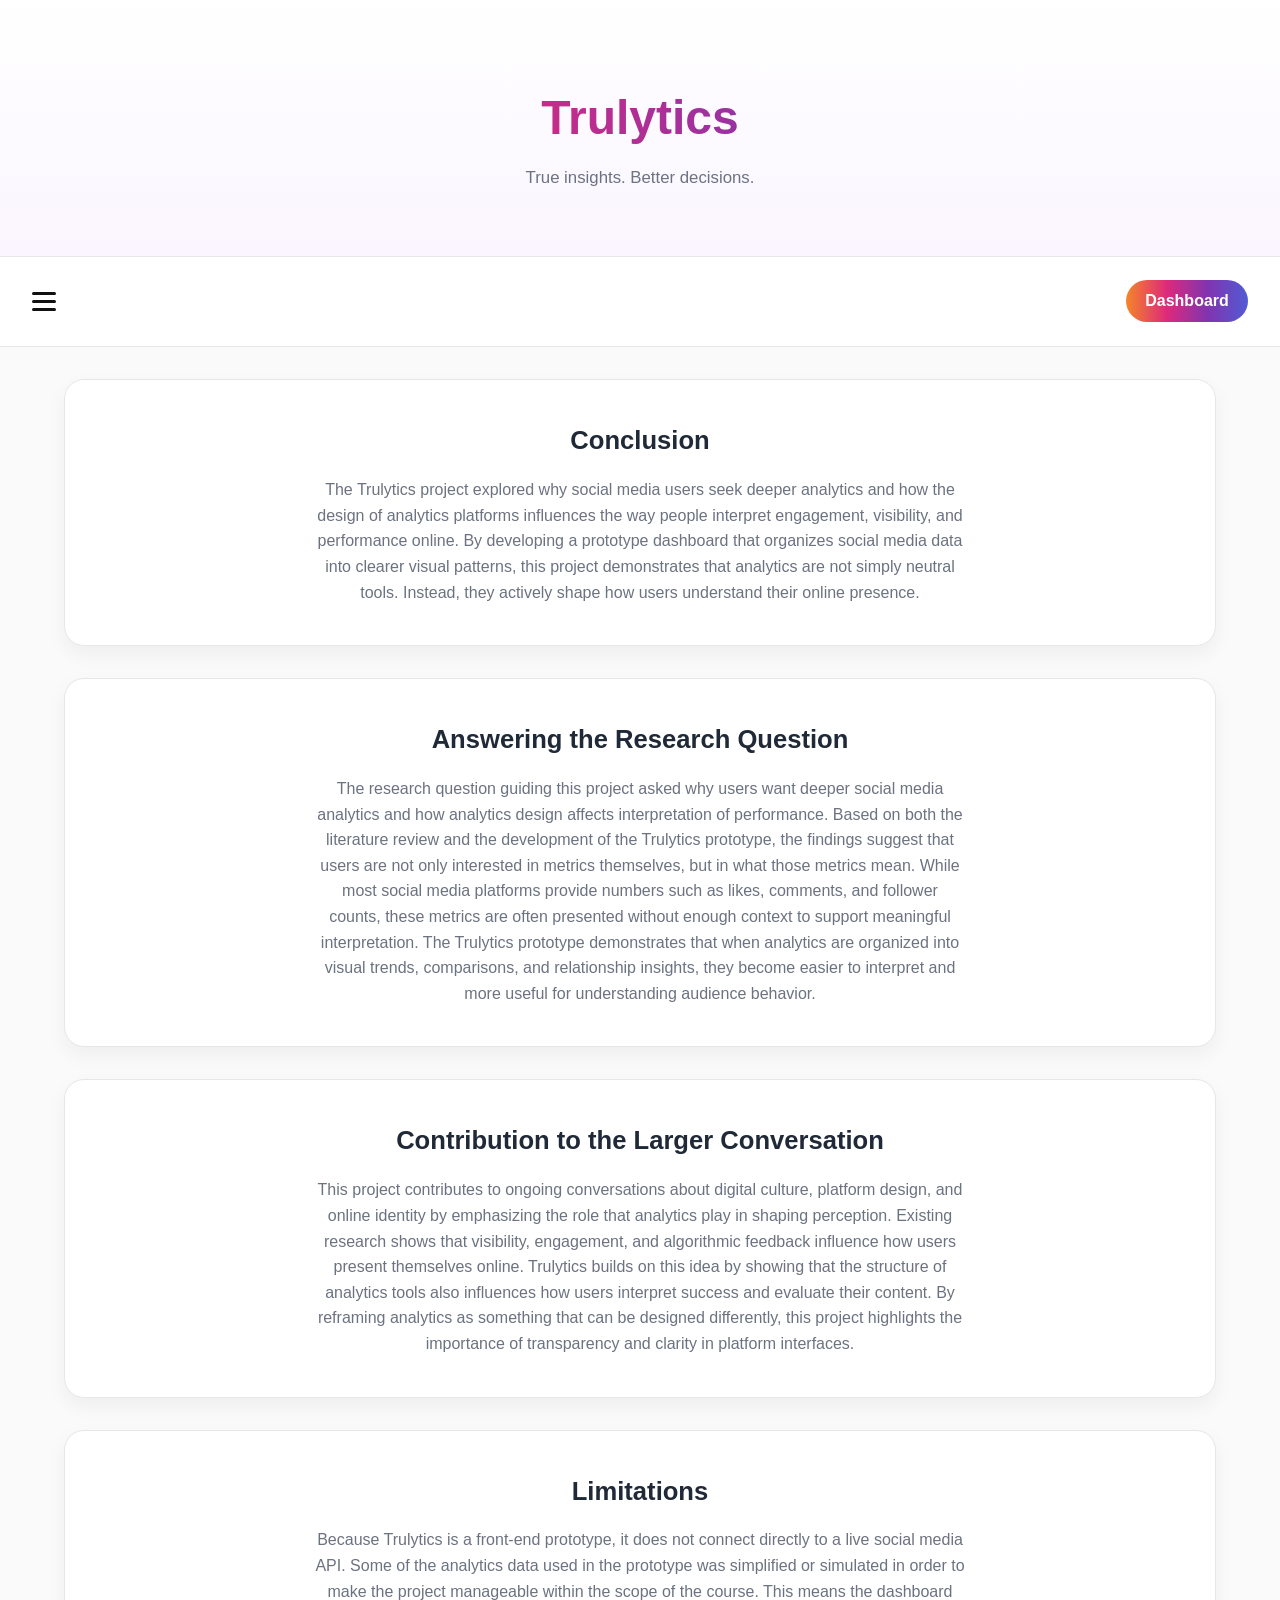
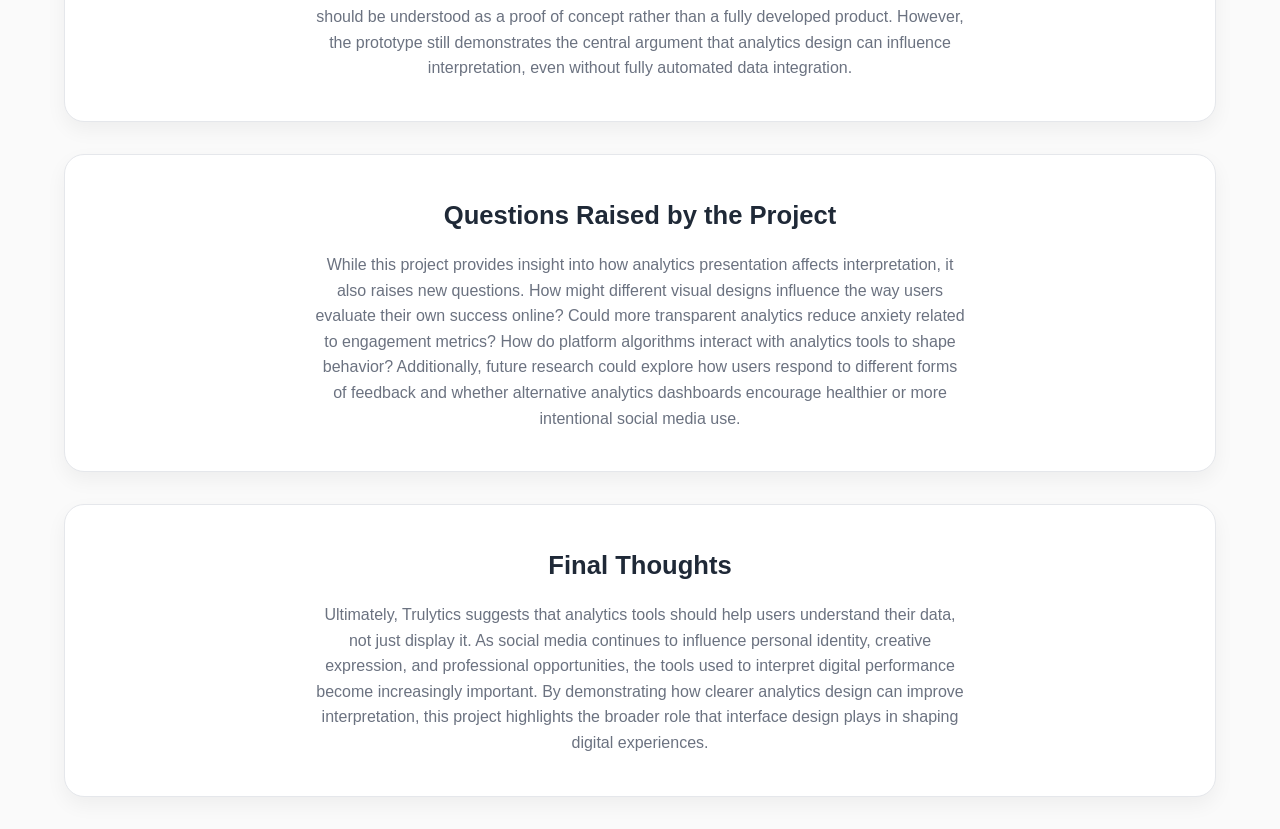
==== conclusion.html @ efa0c154 "added text and minor fixtures" ====
<!DOCTYPE html>
<html lang="en">
<head>
    <meta charset="UTF-8">
    <meta name="viewport" content="width=device-width, initial-scale=1.0">
    <meta name="description" content="Conclusion for Trulytics, a DCDA final project by Cecilia Murphy">
    <meta name="author" content="Cecilia Murphy">
    <title>Trulytics | Conclusion</title>
    <link rel="stylesheet" href="css/styles.css">
    <script src="js/app.js" defer></script>
</head>
<body>

    <header>
        <a href="index.html" style="text-decoration: none;">
            <h1>Trulytics</h1>
            <p>True insights. Better decisions.</p>
        </a>
    </header>

    <nav>
        <div class="nav-container">
            <div class="hamburger">
                <span></span>
                <span></span>
                <span></span>
            </div>
            <ul>
                <li><a href="index.html">Home</a></li>
                <li><a href="features.html">Features</a></li>
                <li><a href="literature.html">Literature Review</a></li>
                <li><a href="methods.html">Methods</a></li>
                <li><a href="findings.html">Analysis & Findings</a></li>
                <li><a href="conclusion.html">Conclusion</a></li>
                <li><a href="works-cited.html">References</a></li>
            </ul>
        </div>
        <div class="nav-dashboard">
            <a href="dashboard.html" class="button">Dashboard</a>
        </div>
    </nav>

<main>

    <section id="conclusion-intro">
        <h2>Conclusion</h2>
        <p> The Trulytics project explored why social media users seek deeper analytics and how the design of analytics platforms influences the way people interpret engagement, visibility, and performance online. By developing a prototype dashboard that organizes social media data into clearer visual patterns, this project demonstrates that analytics are not simply neutral tools. Instead, they actively shape how users understand their online presence. </p>
    </section>

    <section id="research-question">
        <h2>Answering the Research Question</h2>
        <p> The research question guiding this project asked why users want deeper social media analytics and how analytics design affects interpretation of performance. Based on both the literature review and the development of the Trulytics prototype, the findings suggest that users are not only interested in metrics themselves, but in what those metrics mean. While most social media platforms provide numbers such as likes, comments, and follower counts, these metrics are often presented without enough context to support meaningful interpretation. The Trulytics prototype demonstrates that when analytics are organized into visual trends, comparisons, and relationship insights, they become easier to interpret and more useful for understanding audience behavior. </p>
    </section>

    <section id="contribution">
        <h2>Contribution to the Larger Conversation</h2>
        <p> This project contributes to ongoing conversations about digital culture, platform design, and online identity by emphasizing the role that analytics play in shaping perception. Existing research shows that visibility, engagement, and algorithmic feedback influence how users present themselves online. Trulytics builds on this idea by showing that the structure of analytics tools also influences how users interpret success and evaluate their content. By reframing analytics as something that can be designed differently, this project highlights the importance of transparency and clarity in platform interfaces. </p>
    </section>

    <section id="project-limitations">
        <h2>Limitations</h2>
        <p> Because Trulytics is a front-end prototype, it does not connect directly to a live social media API. Some of the analytics data used in the prototype was simplified or simulated in order to make the project manageable within the scope of the course. This means the dashboard should be understood as a proof of concept rather than a fully developed product. However, the prototype still demonstrates the central argument that analytics design can influence interpretation, even without fully automated data integration. </p>
    </section>

    <section id="future-questions">
        <h2>Questions Raised by the Project</h2>
        <p> While this project provides insight into how analytics presentation affects interpretation, it also raises new questions. How might different visual designs influence the way users evaluate their own success online? Could more transparent analytics reduce anxiety related to engagement metrics? How do platform algorithms interact with analytics tools to shape behavior? Additionally, future research could explore how users respond to different forms of feedback and whether alternative analytics dashboards encourage healthier or more intentional social media use. </p>
    </section>

    <section id="final-thoughts">
        <h2>Final Thoughts</h2>
        <p> Ultimately, Trulytics suggests that analytics tools should help users understand their data, not just display it. As social media continues to influence personal identity, creative expression, and professional opportunities, the tools used to interpret digital performance become increasingly important. By demonstrating how clearer analytics design can improve interpretation, this project highlights the broader role that interface design plays in shaping digital experiences. </p>
    </section>

</main>

</body>
</html>
---- css/styles.css ----
/* =====================
   ROOT VARIABLES
===================== */

:root {
    --ig-orange: #f58529;
    --ig-pink: #dd2a7b;
    --ig-purple: #8134af;
    --ig-blue: #515bd4;

    --gradient-main: linear-gradient(
        90deg,
        #f58529,
        #dd2a7b,
        #8134af,
        #515bd4
    );

    --primary-color: #111111;
    --secondary-color: #6b7280;
    --text-color: #1f2937;
    --text-soft: #6b7280;

    --bg-color: #fafafa;
    --bg-alt: #f3f4f6;
    --card-bg: #ffffff;
    --border: #e5e7eb;
    --white: #ffffff;
}


/* =====================
   RESET
===================== */

* {
    margin: 0;
    padding: 0;
    box-sizing: border-box;
}

body {
    font-family: "Inter", "Helvetica Neue", Arial, sans-serif;
    background-color: var(--bg-color);
    color: var(--text-color);
    text-align: center;
    line-height: 1.6;
}


/* =====================
   HEADER (FULL WIDTH)
===================== */

header {
    width: 100%;
    padding: 5rem 1rem 4rem;
    background: linear-gradient(
        180deg,
        #ffffff 0%,
        #faf5ff 100%
    );
    border-bottom: 1px solid var(--border);
}

header h1 {
    font-size: 3rem;
    font-weight: 700;
    background: var(--gradient-main);
    -webkit-background-clip: text;
    -webkit-text-fill-color: transparent;
}

header p {
    margin-top: 0.5rem;
    color: var(--text-soft);
    font-size: 1.05rem;
}


/* =====================
   NAV (FULL WIDTH + HAMBURGER MENU)
===================== */

nav {
    width: 100%;
    background: white;
    border-bottom: 1px solid var(--border);
    padding: 0.9rem 2rem;
    position: sticky;
    top: 0;
    z-index: 100;
    display: flex;
    justify-content: space-between;
    align-items: center;
    flex-wrap: wrap;
}

.nav-container {
    display: flex;
    align-items: center;
    gap: 1.5rem;
    flex: 1;
    min-height: 2.5rem;
}

.hamburger {
    display: flex;
    flex-direction: column;
    cursor: pointer;
    gap: 0.35rem;
}

.hamburger span {
    width: 24px;
    height: 2.5px;
    background-color: var(--primary-color);
    border-radius: 2px;
    transition: all 0.3s ease;
}

.hamburger.active span:nth-child(1) {
    transform: rotate(45deg) translate(6.5px, 6.5px);
}

.hamburger.active span:nth-child(2) {
    opacity: 0;
}

.hamburger.active span:nth-child(3) {
    transform: rotate(-45deg) translate(5.5px, -5.5px);
}

nav ul {
    position: relative;
    top: 0;
    left: 0;
    background: transparent;
    display: flex;
    flex-direction: row;
    gap: 0;
    max-width: 0;
    overflow: hidden;
    transition: max-width 0.3s ease;
    border: none;
    padding: 0;
    list-style: none;
    white-space: nowrap;
    align-self: center;
}

nav li {
    flex: 0 0 auto;
    text-align: center;
    padding: 0.5rem 1.5rem;
    border-right: 1px solid var(--bg-alt);
}

nav li:last-child {
    border-right: none;
}

nav a {
    display: block;
    text-decoration: none;
    color: var(--primary-color);
    font-weight: 500;
    padding: 0.6rem 0;
    transition: 0.25s ease;
}

nav ul.active {
    max-width: 1000px;
    padding: 0 1rem;
}

nav a:hover {
    color: var(--ig-purple);
}

.nav-dashboard {
    margin-left: auto;
    margin-top: -1.3rem;
}

.nav-dashboard a {
    display: inline-block;
    padding: 0.5rem 1.2rem;
    border-radius: 999px;
    background: var(--gradient-main);
    color: white;
    text-decoration: none;
    font-weight: 600;
    transition: 0.25s ease;
}

.nav-dashboard a:hover {
    opacity: 0.9;
    transform: translateY(-1px);
}


/* =====================
   MAIN CONTENT
===================== */

main {
    max-width: 1200px;
    margin: 2rem auto;
    padding: 0 1.5rem;
}


/* =====================
   SECTIONS
===================== */

section {
    background: var(--card-bg);
    padding: 2.5rem;
    margin-bottom: 2rem;
    border-radius: 20px;
    border: 1px solid var(--border);
    box-shadow: 0 8px 20px rgba(0,0,0,0.05);
}

section h2 {
    margin-bottom: 1rem;
    font-size: 1.6rem;
}

section p {
    max-width: 650px;
    margin: 0 auto;
    color: var(--text-soft);
}


/* =====================
   FEATURE CARDS
===================== */

.feature-cards {
    display: grid;
    grid-template-columns: repeat(4, 1fr);
    gap: 1.25rem;
    margin-top: 1.75rem;
}

.feature-card {
    background: white;
    border-radius: 16px;
    border: 1px solid var(--border);
    padding: 1.5rem 1.25rem;
    min-height: 220px;

    display: flex;
    flex-direction: column;
    justify-content: center;

    transition: 0.2s ease;
}

.feature-card:hover {
    transform: translateY(-3px);
}

.feature-card h3 {
    margin-bottom: 0.6rem;
    font-size: 1.05rem;
}

.feature-card p {
    font-size: 0.95rem;
}


/* =====================
   BUTTONS
===================== */

.button {
    display: inline-block;
    margin-top: 1.25rem;
    padding: 0.65rem 1.2rem;
    border-radius: 999px;
    background: var(--gradient-main);
    color: white;
    text-decoration: none;
    font-weight: 600;
    transition: 0.25s ease;
}

.button:hover {
    opacity: 0.9;
    transform: translateY(-1px);
}


/* =====================
   REFERENCES / WORKS CITED
===================== */

#references-list {
    text-align: left;
}

#references-list p {
    margin-left: 2rem;
    text-indent: -2rem;
    max-width: 100%;
}


/* =====================
   RESPONSIVE
===================== */

@media (max-width: 1100px) {

    .feature-cards {
        grid-template-columns: repeat(2, 1fr);
    }

}

@media (max-width: 768px) {

    header h1 {
        font-size: 2.2rem;
    }

    nav {
        flex-wrap: nowrap;
    }

    nav ul {
        position: absolute;
        top: 100%;
        left: 0;
        width: 100%;
        background: white;
        flex-direction: column;
        max-width: 100%;
        max-height: 0;
        transition: max-height 0.3s ease;
        border-bottom: 1px solid var(--border);
    }

    nav li {
        width: 100%;
        text-align: left;
        padding: 0.5rem 2rem;
        border-right: none;
        border-bottom: 1px solid var(--bg-alt);
    }

    nav li:last-child {
        border-bottom: none;
    }

    nav ul.active {
        max-height: 500px;
        max-width: 100%;
        padding: 1rem 0;
    }

    .nav-dashboard {
        margin-left: 0;
        position: absolute;
        right: 2rem;
        top: 50%;
        transform: translateY(-50%);
    }

    .nav-dashboard a {
        padding: 0.5rem 1rem;
        font-size: 0.9rem;
    }

    section {
        padding: 1.75rem;
    }

    .feature-cards {
        grid-template-columns: 1fr;
    }

}
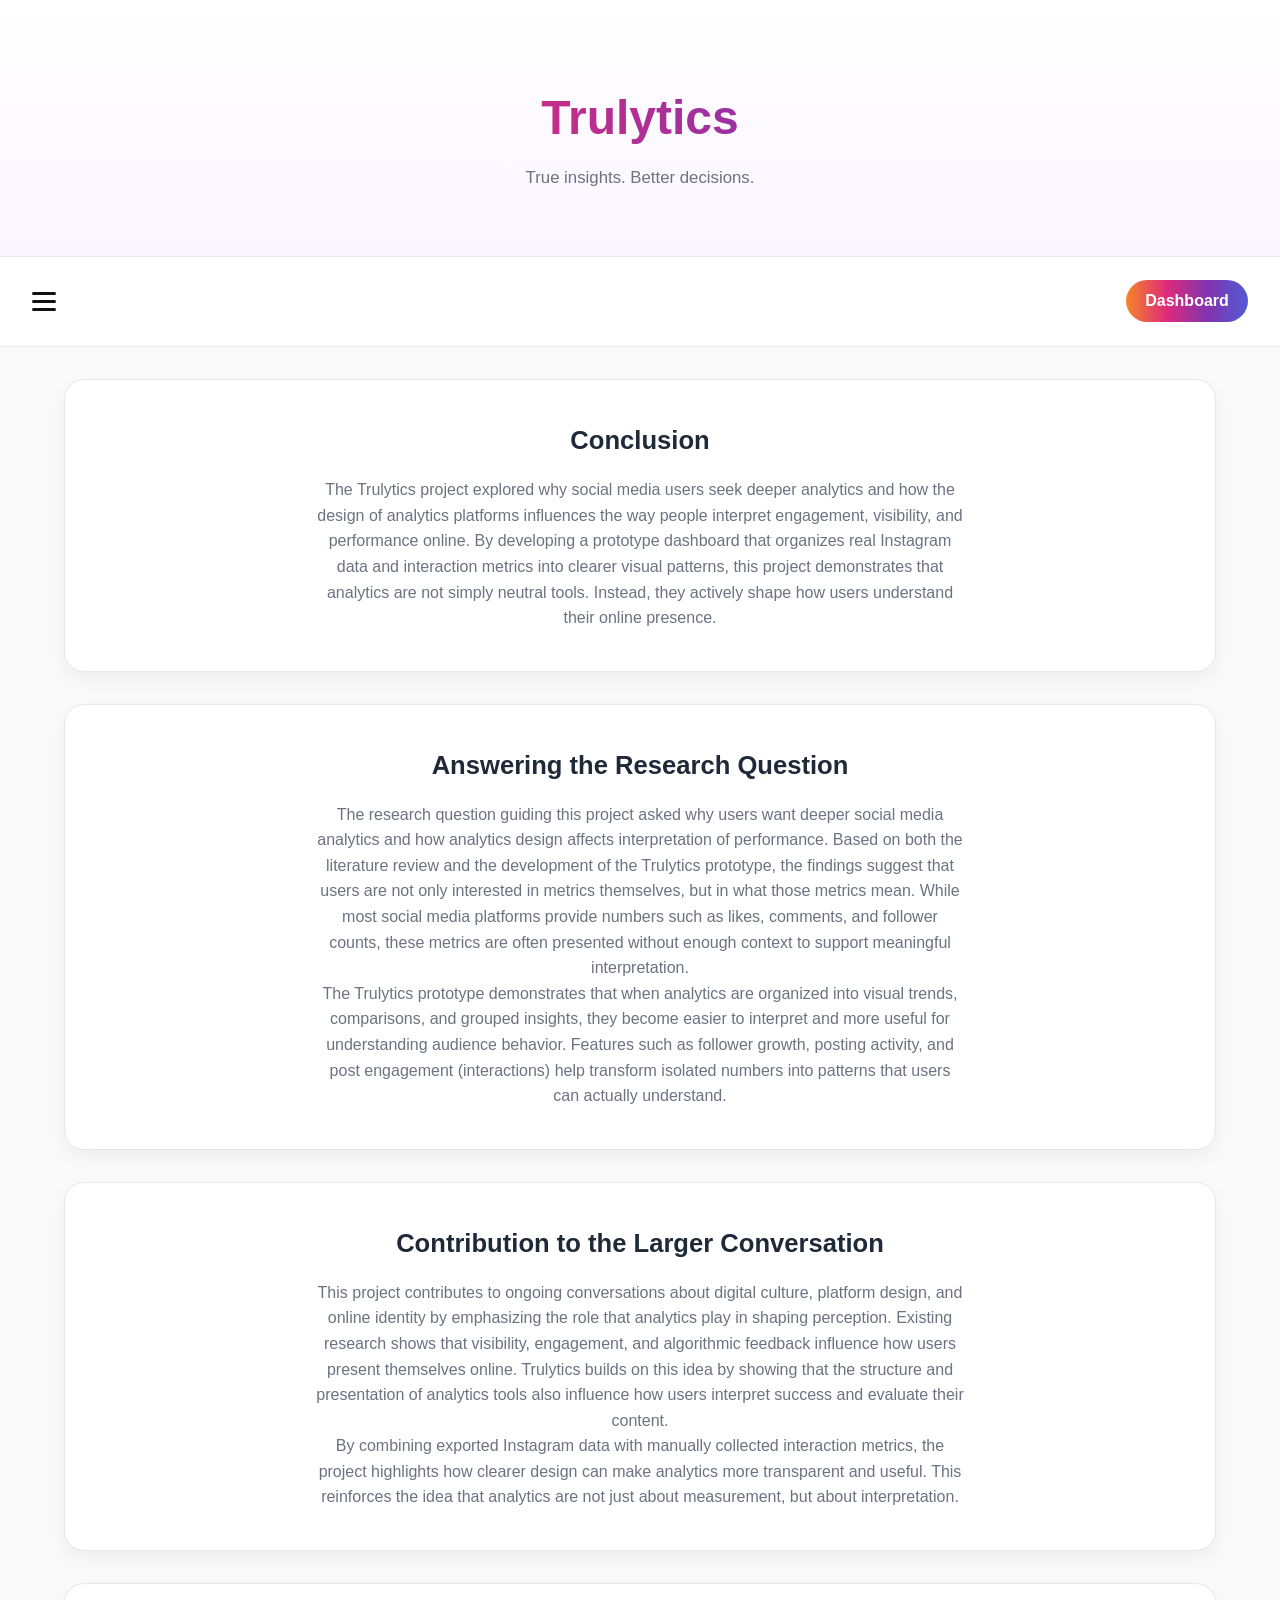
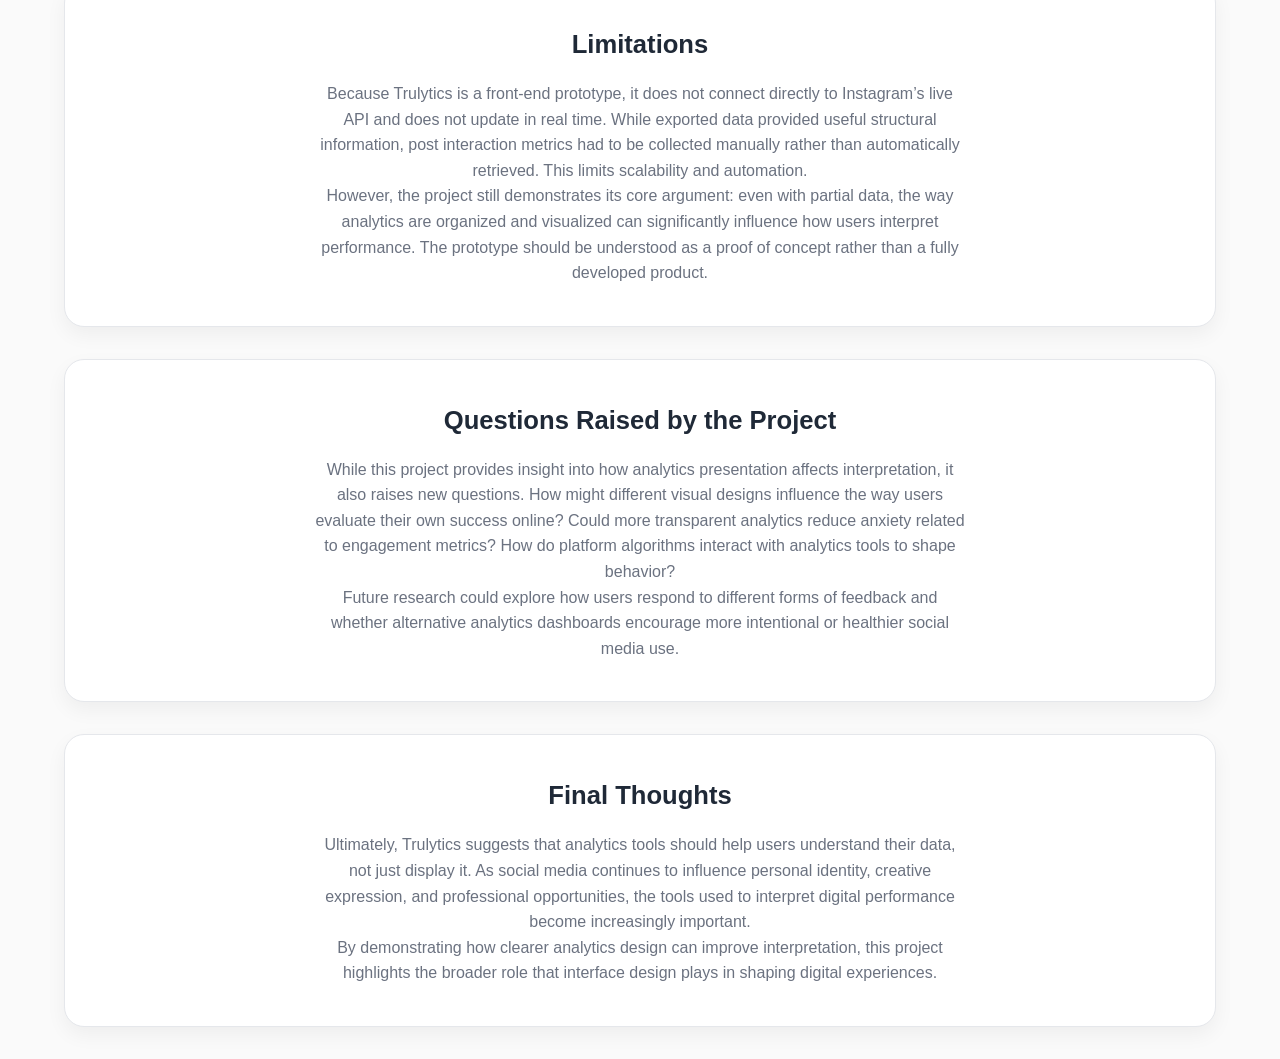
==== commit 0baf5469: "finished product" ====
--- a/conclusion.html
+++ b/conclusion.html
@@ -44,32 +44,37 @@
 
     <section id="conclusion-intro">
         <h2>Conclusion</h2>
-        <p> The Trulytics project explored why social media users seek deeper analytics and how the design of analytics platforms influences the way people interpret engagement, visibility, and performance online. By developing a prototype dashboard that organizes social media data into clearer visual patterns, this project demonstrates that analytics are not simply neutral tools. Instead, they actively shape how users understand their online presence. </p>
+        <p>The Trulytics project explored why social media users seek deeper analytics and how the design of analytics platforms influences the way people interpret engagement, visibility, and performance online. By developing a prototype dashboard that organizes real Instagram data and interaction metrics into clearer visual patterns, this project demonstrates that analytics are not simply neutral tools. Instead, they actively shape how users understand their online presence.</p>
     </section>
 
     <section id="research-question">
         <h2>Answering the Research Question</h2>
-        <p> The research question guiding this project asked why users want deeper social media analytics and how analytics design affects interpretation of performance. Based on both the literature review and the development of the Trulytics prototype, the findings suggest that users are not only interested in metrics themselves, but in what those metrics mean. While most social media platforms provide numbers such as likes, comments, and follower counts, these metrics are often presented without enough context to support meaningful interpretation. The Trulytics prototype demonstrates that when analytics are organized into visual trends, comparisons, and relationship insights, they become easier to interpret and more useful for understanding audience behavior. </p>
+        <p>The research question guiding this project asked why users want deeper social media analytics and how analytics design affects interpretation of performance. Based on both the literature review and the development of the Trulytics prototype, the findings suggest that users are not only interested in metrics themselves, but in what those metrics mean. While most social media platforms provide numbers such as likes, comments, and follower counts, these metrics are often presented without enough context to support meaningful interpretation.</p>
+        <p>The Trulytics prototype demonstrates that when analytics are organized into visual trends, comparisons, and grouped insights, they become easier to interpret and more useful for understanding audience behavior. Features such as follower growth, posting activity, and post engagement (interactions) help transform isolated numbers into patterns that users can actually understand.</p>
     </section>
 
     <section id="contribution">
         <h2>Contribution to the Larger Conversation</h2>
-        <p> This project contributes to ongoing conversations about digital culture, platform design, and online identity by emphasizing the role that analytics play in shaping perception. Existing research shows that visibility, engagement, and algorithmic feedback influence how users present themselves online. Trulytics builds on this idea by showing that the structure of analytics tools also influences how users interpret success and evaluate their content. By reframing analytics as something that can be designed differently, this project highlights the importance of transparency and clarity in platform interfaces. </p>
+        <p>This project contributes to ongoing conversations about digital culture, platform design, and online identity by emphasizing the role that analytics play in shaping perception. Existing research shows that visibility, engagement, and algorithmic feedback influence how users present themselves online. Trulytics builds on this idea by showing that the structure and presentation of analytics tools also influence how users interpret success and evaluate their content.</p>
+        <p>By combining exported Instagram data with manually collected interaction metrics, the project highlights how clearer design can make analytics more transparent and useful. This reinforces the idea that analytics are not just about measurement, but about interpretation.</p>
     </section>
 
     <section id="project-limitations">
         <h2>Limitations</h2>
-        <p> Because Trulytics is a front-end prototype, it does not connect directly to a live social media API. Some of the analytics data used in the prototype was simplified or simulated in order to make the project manageable within the scope of the course. This means the dashboard should be understood as a proof of concept rather than a fully developed product. However, the prototype still demonstrates the central argument that analytics design can influence interpretation, even without fully automated data integration. </p>
+        <p>Because Trulytics is a front-end prototype, it does not connect directly to Instagram’s live API and does not update in real time. While exported data provided useful structural information, post interaction metrics had to be collected manually rather than automatically retrieved. This limits scalability and automation.</p>
+        <p>However, the project still demonstrates its core argument: even with partial data, the way analytics are organized and visualized can significantly influence how users interpret performance. The prototype should be understood as a proof of concept rather than a fully developed product.</p>
     </section>
 
     <section id="future-questions">
         <h2>Questions Raised by the Project</h2>
-        <p> While this project provides insight into how analytics presentation affects interpretation, it also raises new questions. How might different visual designs influence the way users evaluate their own success online? Could more transparent analytics reduce anxiety related to engagement metrics? How do platform algorithms interact with analytics tools to shape behavior? Additionally, future research could explore how users respond to different forms of feedback and whether alternative analytics dashboards encourage healthier or more intentional social media use. </p>
+        <p>While this project provides insight into how analytics presentation affects interpretation, it also raises new questions. How might different visual designs influence the way users evaluate their own success online? Could more transparent analytics reduce anxiety related to engagement metrics? How do platform algorithms interact with analytics tools to shape behavior?</p>
+        <p>Future research could explore how users respond to different forms of feedback and whether alternative analytics dashboards encourage more intentional or healthier social media use.</p>
     </section>
 
     <section id="final-thoughts">
         <h2>Final Thoughts</h2>
-        <p> Ultimately, Trulytics suggests that analytics tools should help users understand their data, not just display it. As social media continues to influence personal identity, creative expression, and professional opportunities, the tools used to interpret digital performance become increasingly important. By demonstrating how clearer analytics design can improve interpretation, this project highlights the broader role that interface design plays in shaping digital experiences. </p>
+        <p>Ultimately, Trulytics suggests that analytics tools should help users understand their data, not just display it. As social media continues to influence personal identity, creative expression, and professional opportunities, the tools used to interpret digital performance become increasingly important.</p>
+        <p>By demonstrating how clearer analytics design can improve interpretation, this project highlights the broader role that interface design plays in shaping digital experiences.</p>
     </section>
 
 </main>
